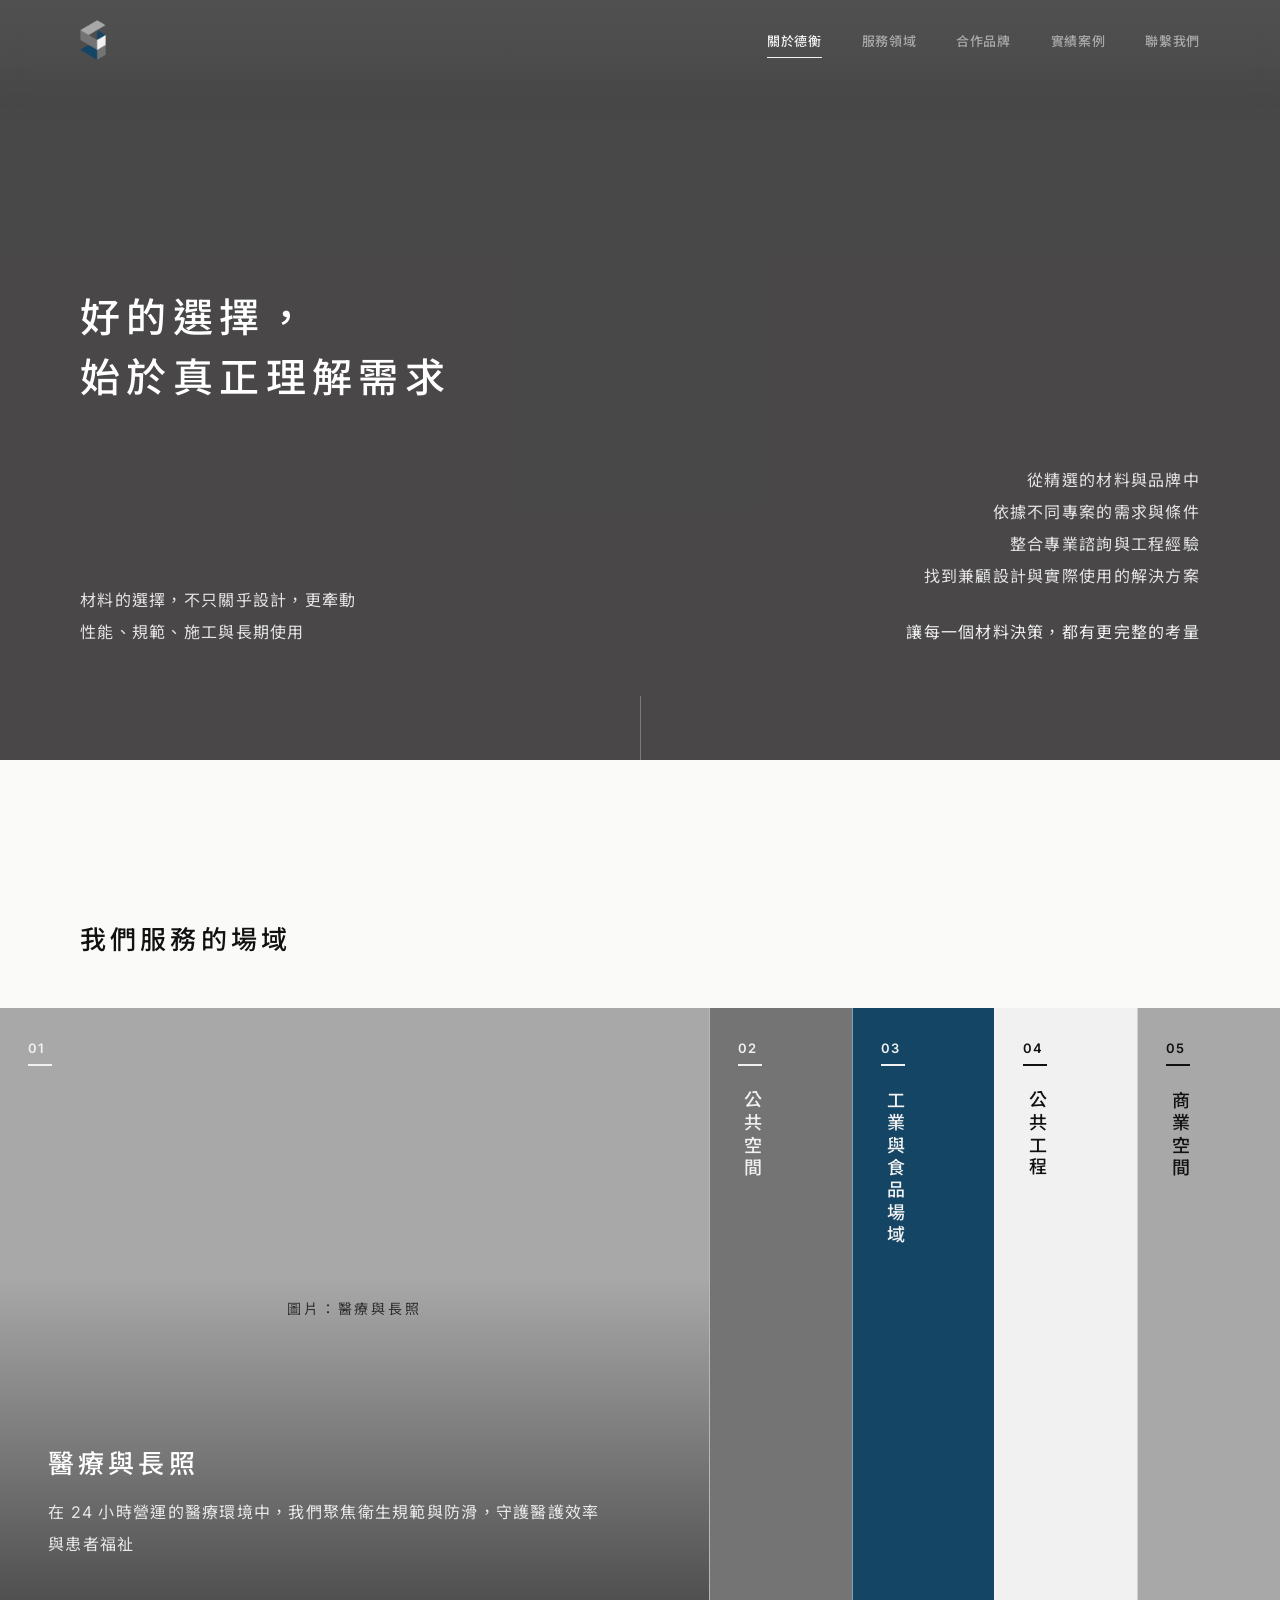
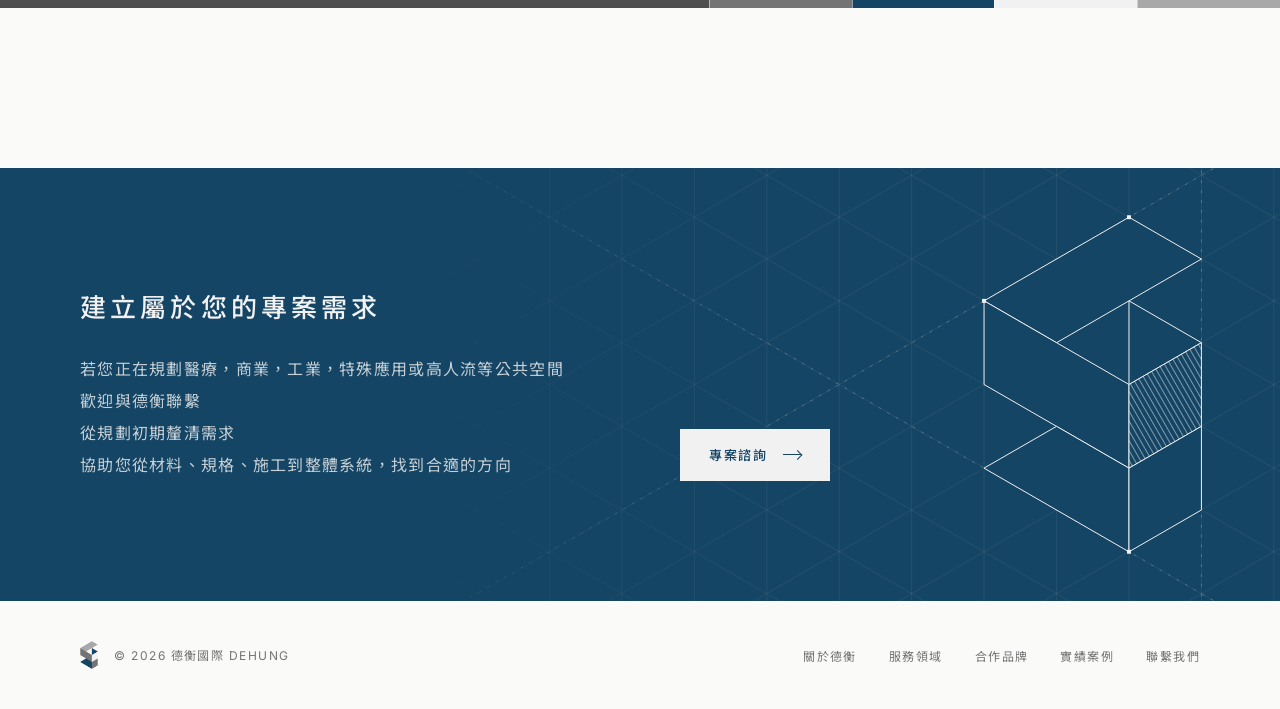
==== about.html @ 92600423 "Initial site preview Six pages (home, about, solutions, products, projects, contact) with noindex me" ====
<!doctype html>
<html lang="zh-Hant">
<head>
  <meta charset="utf-8" />
  <meta name="viewport" content="width=device-width, initial-scale=1" />
  <!-- 預覽階段：不讓搜尋引擎收錄。正式上線時刪除這一行，並把 robots.txt 改成允許 -->
  <meta name="robots" content="noindex, nofollow" />
  <title>關於德衡 | 德衡國際 DEHUNG</title>
  <link rel="preconnect" href="https://fonts.googleapis.com" />
  <link rel="preconnect" href="https://fonts.gstatic.com" crossorigin />
  <link href="https://fonts.googleapis.com/css2?family=Inter:wght@400;500;600;700&family=Noto+Sans+TC:wght@400;500;600;700&display=swap" rel="stylesheet" />
  <link rel="stylesheet" href="styles.css" />
</head>
<body>
  <header class="site-header">
    <div class="section site-header__inner">
      <a class="site-logo" href="index.html"><img src="assets/dh-icon.png" alt="德衡國際 DEHUNG 首頁" width="26" height="40" /></a>
      <button class="nav-toggle" type="button" aria-expanded="false" aria-controls="site-nav" aria-label="開啟選單"><span></span><span></span></button>
      <nav class="site-nav" id="site-nav" aria-label="主選單">
        <ul class="site-nav__list">
          <li><a href="about.html" aria-current="page">關於德衡</a></li>
          <li><a href="solutions.html">服務領域</a></li>
          <li><a href="products.html">合作品牌</a></li>
          <li><a href="projects.html">實績案例</a></li>
          <li><a href="contact.html">聯繫我們</a></li>
        </ul>
      </nav>
    </div>
  </header>

  <main>
    <!-- Hero -->
    <section class="hero">
      <div class="section hero__inner">
        <h1 class="h1">好的選擇，<br />始於真正理解需求</h1>
        <div class="hero__bottom hero__bottom--end">
          <p class="text-large">材料的選擇，不只關乎設計，更牽動<br />性能、規範、施工與長期使用</p>
          <div class="hero__aside">
            <p class="text-large">從精選的材料與品牌中<br />依據不同專案的需求與條件<br />整合專業諮詢與工程經驗<br />找到兼顧設計與實際使用的解決方案</p>
            <p class="text-large hero__statement">讓每一個材料決策，都有更完整的考量</p>
          </div>
        </div>
      </div>
      <span class="hero__scroll" aria-hidden="true"></span>
    </section>

    <!-- 我們服務的場域：hover 或點擊展開成滿版大圖 + 文字 (main.js) -->
    <section class="block" data-expand>
      <div class="section">
        <h2 class="h3">我們服務的場域</h2>
      </div>
      <ul class="fields">
      <li class="field-panel field-panel--medical is-active">
        <!-- 換成照片：在下面的 field-panel__media 裡放 <img src="assets/sectors/medical.jpg" alt="" /> -->
        <div class="field-panel__media" aria-hidden="true"><span class="field-panel__placeholder">圖片：醫療與長照</span></div>
        <button class="field-panel__btn" type="button" aria-expanded="true" aria-controls="field-medical">
          <span class="field-panel__num">01</span>
          <span class="field-panel__label">醫療與長照</span>
        </button>
        <div class="field-panel__body" id="field-medical">
          <h3 class="h3">醫療與長照</h3>
          <p class="text-large">在 24 小時營運的醫療環境中，我們聚焦衛生規範與防滑，守護醫護效率與患者福祉</p>
        </div>
      </li>
      <li class="field-panel field-panel--public">
        <!-- 換成照片：在下面的 field-panel__media 裡放 <img src="assets/sectors/public.jpg" alt="" /> -->
        <div class="field-panel__media" aria-hidden="true"><span class="field-panel__placeholder">圖片：公共空間</span></div>
        <button class="field-panel__btn" type="button" aria-expanded="false" aria-controls="field-public">
          <span class="field-panel__num">02</span>
          <span class="field-panel__label">公共空間</span>
        </button>
        <div class="field-panel__body" id="field-public" aria-hidden="true">
          <h3 class="h3">公共空間</h3>
          <p class="text-large">讓公共空間的安全與舒適度被看見，將材料應用轉化為長效的使用者體驗</p>
        </div>
      </li>
      <li class="field-panel field-panel--industrial">
        <!-- 換成照片：在下面的 field-panel__media 裡放 <img src="assets/sectors/industrial.jpg" alt="" /> -->
        <div class="field-panel__media" aria-hidden="true"><span class="field-panel__placeholder">圖片：工業與食品場域</span></div>
        <button class="field-panel__btn" type="button" aria-expanded="false" aria-controls="field-industrial">
          <span class="field-panel__num">03</span>
          <span class="field-panel__label">工業與食品場域</span>
        </button>
        <div class="field-panel__body" id="field-industrial" aria-hidden="true">
          <h3 class="h3">工業與食品場域</h3>
          <p class="text-large">針對工業場域，提供高規格的安全與衛生/公安規劃</p>
        </div>
      </li>
      <li class="field-panel field-panel--civil">
        <!-- 換成照片：在下面的 field-panel__media 裡放 <img src="assets/sectors/civil.jpg" alt="" /> -->
        <div class="field-panel__media" aria-hidden="true"><span class="field-panel__placeholder">圖片：公共工程</span></div>
        <button class="field-panel__btn" type="button" aria-expanded="false" aria-controls="field-civil">
          <span class="field-panel__num">04</span>
          <span class="field-panel__label">公共工程</span>
        </button>
        <div class="field-panel__body" id="field-civil" aria-hidden="true">
          <h3 class="h3">公共工程</h3>
          <p class="text-large">在學校、政府機關或公共空間落實結構安全與低維修成本的長久承諾</p>
        </div>
      </li>
      <li class="field-panel field-panel--commercial">
        <!-- 換成照片：在下面的 field-panel__media 裡放 <img src="assets/sectors/commercial.jpg" alt="" /> -->
        <div class="field-panel__media" aria-hidden="true"><span class="field-panel__placeholder">圖片：商業空間</span></div>
        <button class="field-panel__btn" type="button" aria-expanded="false" aria-controls="field-commercial">
          <span class="field-panel__num">05</span>
          <span class="field-panel__label">商業空間</span>
        </button>
        <div class="field-panel__body" id="field-commercial" aria-hidden="true">
          <h3 class="h3">商業空間</h3>
          <p class="text-large">在有限預算與工期內打造合乎使用情境的辦公室、店面及相關空間</p>
        </div>
      </li>
      </ul>
    </section>

    <!-- 聯繫 CTA -->
    <section class="cta-band block">
      <div class="section two-col cta-band__inner">
        <img class="cta-band__graphic" src="assets/contact-graphic.svg" alt="" width="1440" height="440" />
        <div>
          <h2 class="h3">建立屬於您的專案需求</h2>
          <p class="text-large">若您正在規劃醫療，商業，工業，特殊應用或高人流等公共空間<br />歡迎與德衡聯繫<br />從規劃初期釐清需求<br />協助您從材料、規格、施工到整體系統，找到合適的方向</p>
        </div>
        <div>
          <a class="btn btn--inverse" href="contact.html">專案諮詢<span class="arrow" aria-hidden="true"></span></a>
        </div>
      </div>
    </section>
  </main>

  <footer class="site-footer">
    <div class="section site-footer__inner">
      <div class="site-footer__brand">
        <img src="assets/dh-icon.png" alt="" width="18" height="28" />
        <p>© 2026 德衡國際 DEHUNG</p>
      </div>
      <nav aria-label="頁尾選單">
        <ul>
          <li><a href="about.html">關於德衡</a></li>
          <li><a href="solutions.html">服務領域</a></li>
          <li><a href="products.html">合作品牌</a></li>
          <li><a href="projects.html">實績案例</a></li>
          <li><a href="contact.html">聯繫我們</a></li>
        </ul>
      </nav>
    </div>
  </footer>
  <script src="main.js"></script>
</body>
</html>
---- styles.css ----
/* ==========================================================================
   DEHUNG website — shared styles
   ========================================================================== */

/* ---------- Tokens ---------- */
:root {
  /* Logo palette — exact values sampled from assets/dh-icon.png. The only brand colours. */
  --logo-navy: #154564;
  --logo-gray: #747474;
  --logo-gray-light: #A8A8A8;
  --logo-white: #F1F1F2;

  /* Neutrals for page and text */
  --color-bg: #fafaf8;
  --color-ink: #111;
  --color-text: #333;
  --color-text-soft: #555;
  --color-white: #fff;
  --color-border: #e8e8e6;
  --color-placeholder: #b5b5b5;
  --color-hero: #706d6d;
  --color-hero-overlay: rgba(26, 26, 26, 0.45);

  --font: "Inter", "Noto Sans TC", "PingFang TC", sans-serif;
  --ease: cubic-bezier(0.65, 0, 0.35, 1);

  /* Layout */
  --page-max: 1440px;
  --gutter: 80px;          /* fixed side margin on every page */
  --media-gap: 80px;       /* gap between an image and its text */
  --space-section: 160px;  /* vertical gap between sections */
  --header-h: 80px;
}

/* ---------- Base ---------- */
* { box-sizing: border-box; }
html, body { margin: 0; }
html { scroll-padding-top: var(--header-h); }
body {
  background: var(--color-bg);
  color: var(--color-ink);
  font-family: var(--font);
  -webkit-font-smoothing: antialiased;
}
h1, h2, h3, p, ul, figure { margin: 0; padding: 0; }
ul { list-style: none; }
img { display: block; }

/* ---------- Type ---------- */
.h1 { font-size: 40px; font-weight: 500; line-height: 1.5;  letter-spacing: 0.16em; }
.h2 { font-size: 34px; font-weight: 500; line-height: 1.5;  letter-spacing: 0.14em; }
.h3 { font-size: 26px; font-weight: 500; line-height: 1.55; letter-spacing: 0.16em; color: var(--color-ink); }
.h4 { font-size: 17px; font-weight: 500; line-height: 1.6;  letter-spacing: 0.12em; color: var(--color-ink); }
.text-large { font-size: 16px; font-weight: 400; line-height: 2;   letter-spacing: 0.08em; color: var(--color-text); }
.text-body  { font-size: 15px; font-weight: 400; line-height: 2.1; letter-spacing: 0.06em; color: var(--color-text-soft); }
.eyebrow { font-size: 12px; font-weight: 600; line-height: 20px; letter-spacing: 0.32em; color: var(--color-text-soft); }
.eyebrow--accent { color: var(--logo-navy); }
.number { font-size: 32px; font-weight: 600; line-height: 1.2; letter-spacing: 0.08em; color: var(--logo-navy); }

/* number with the short navy rule underneath (01, 02 …) */
.project-num { display: inline-flex; flex-direction: column; align-items: flex-start; gap: 6px; }
.project-num img { width: 47px; height: 4px; margin-left: 2px; }

/* ---------- Layout ---------- */
.section {
  max-width: var(--page-max);
  margin: 0 auto;
  padding: 0 var(--gutter);
}
.block { margin-top: var(--space-section); }
.two-col {
  display: grid;
  grid-template-columns: 1fr 1fr;
  column-gap: var(--media-gap);
}
.card { border: 1px solid var(--color-border); }
.placeholder-img { background: var(--color-placeholder); }

/* page title row used at the top of inner pages: title left, intro right */
.page-intro {
  align-items: end;
  padding-top: calc(var(--header-h) + 120px);
}
.page-intro .text-large { color: var(--color-text); }

/* ---------- Header + navigation ---------- */
/* the bar overlays the top of the page (negative margin), so its fade always sits on one background */
.site-header {
  position: sticky;
  top: 0;
  z-index: 50;
  margin-bottom: calc(-1 * var(--header-h));
}
/* logo dark gray (#747474) at 20%, fading to nothing; runs a little past the bar so there is no hard edge */
.site-header::before {
  content: "";
  position: absolute;
  inset: 0 0 -40px;
  z-index: -1;
  background: linear-gradient(to bottom, rgba(116, 116, 116, 0.2), rgba(116, 116, 116, 0));
  /* light frosted blur keeps the menu readable over content scrolling underneath; it fades out with the tint */
  -webkit-backdrop-filter: blur(12px);
  backdrop-filter: blur(12px);
  -webkit-mask-image: linear-gradient(to bottom, #000 55%, transparent);
  mask-image: linear-gradient(to bottom, #000 55%, transparent);
  pointer-events: none;
}
.site-header__inner {
  display: flex;
  align-items: center;
  justify-content: space-between;
  height: var(--header-h);
}
.site-logo img { width: auto; height: 40px; }

.site-nav__list { display: flex; gap: 40px; }
.site-nav a {
  position: relative;
  display: block;
  padding: 8px 0;
  font-size: 13px;
  font-weight: 500;
  letter-spacing: 0.05em;
  color: var(--logo-gray);
  text-decoration: none;
  transition: color 0.3s;
}
.site-nav a:hover,
.site-nav a:focus-visible,
.site-nav a[aria-current="page"] { color: var(--logo-navy); }
/* current page: a thin navy rule under the label */
.site-nav a::after {
  content: "";
  position: absolute;
  left: 0;
  right: 0;
  bottom: 0;
  height: 1px;
  background: var(--logo-navy);
  transform: scaleX(0);
  transform-origin: left;
  transition: transform 0.4s var(--ease);
}
.site-nav a[aria-current="page"]::after { transform: scaleX(1); }
.site-nav a:focus-visible { outline: 2px solid var(--logo-navy); outline-offset: 4px; }
/* over dark sections (home hero, navy band) navy would vanish: light gray, hover/current off-white (set by main.js) */
@media (min-width: 901px) {
  .site-header.is-on-dark .site-nav a { color: var(--logo-gray-light); }
  .site-header.is-on-dark .site-nav a:hover,
  .site-header.is-on-dark .site-nav a:focus-visible,
  .site-header.is-on-dark .site-nav a[aria-current="page"] { color: var(--logo-white); }
  .site-header.is-on-dark .site-nav a::after { background: var(--logo-white); }
}
.site-header.is-on-dark .nav-toggle span { background: var(--logo-white); }
.site-header.is-on-dark:has(.nav-toggle[aria-expanded="true"]) .nav-toggle span { background: var(--logo-gray); }

.nav-toggle {
  display: none;
  position: relative;
  width: 40px;
  height: 40px;
  padding: 0;
  border: 0;
  background: none;
  cursor: pointer;
}
.nav-toggle span {
  position: absolute;
  left: 10px;
  width: 20px;
  height: 1px;
  background: var(--logo-gray);
  transition: transform 0.3s var(--ease), top 0.3s var(--ease);
}
.nav-toggle span:first-child { top: 16px; }
.nav-toggle span:last-child { top: 23px; }
.nav-toggle[aria-expanded="true"] span:first-child { top: 20px; transform: rotate(30deg); }
.nav-toggle[aria-expanded="true"] span:last-child { top: 20px; transform: rotate(-30deg); }

/* ---------- Buttons — square, line-drawn arrow; hover wipes a fill in at the logo's 30° angle ---------- */
.btn {
  --wipe: var(--color-ink);
  --wipe-text: var(--color-white);
  position: relative;
  isolation: isolate;
  overflow: hidden;
  display: inline-flex;
  align-items: center;
  gap: 16px;
  height: 52px;
  padding: 0 28px;
  border: 1px solid currentColor;
  background: none;
  font: inherit;
  font-size: 13px;
  font-weight: 500;
  line-height: 20px;
  letter-spacing: 0.12em;
  text-decoration: none;
  white-space: nowrap;
  cursor: pointer;
  transition: color 0.3s 0.1s, border-color 0.3s;
}
.btn::before {
  content: "";
  position: absolute;
  inset: -1px;
  z-index: -1;
  background: var(--wipe);
  clip-path: polygon(-30px 0, 0 0, -30px 100%, -30px 100%);
  transition: clip-path 0.5s var(--ease);
}
.btn:hover::before,
.btn:focus-visible::before { clip-path: polygon(-30px 0, calc(100% + 30px) 0, 100% 100%, -30px 100%); }
.btn:hover,
.btn:focus-visible { color: var(--wipe-text); border-color: var(--wipe); }
.btn:focus-visible { outline: 2px solid var(--logo-navy); outline-offset: 3px; }

/* line + chevron arrow, also used on its own in list rows */
.arrow {
  position: relative;
  flex: none;
  width: 18px;
  height: 1px;
  background: currentColor;
  transition: width 0.4s var(--ease);
}
.arrow::after {
  content: "";
  position: absolute;
  right: 0;
  top: 50%;
  width: 6px;
  height: 6px;
  border-top: 1px solid currentColor;
  border-right: 1px solid currentColor;
  transform: translateY(-50%) rotate(45deg);
}
.btn:hover .arrow,
.btn:focus-visible .arrow { width: 28px; }

/* navy, wipes to ink */
.btn--primary { background: var(--logo-navy); border-color: var(--logo-navy); color: var(--logo-white); }
/* outline on light backgrounds, wipes to navy */
.btn--secondary { --wipe: var(--logo-navy); --wipe-text: var(--logo-white); color: var(--color-ink); }
/* outline on dark backgrounds (hero), wipes to off-white */
.btn--ghost-light { --wipe: var(--logo-white); --wipe-text: var(--color-ink); color: var(--logo-white); border-color: rgba(241, 241, 242, 0.6); }
/* off-white on navy (CTA band), wipes to ink */
.btn--inverse { background: var(--logo-white); border-color: var(--logo-white); color: var(--logo-navy); }
.btn--ghost-light:focus-visible,
.btn--inverse:focus-visible { outline-color: var(--logo-white); }
.btn-group { display: flex; gap: 16px; }

/* ---------- Image + text split (場域 / 專案實踐 / 服務系統 / 案例) ---------- */
/* text column fills the image height: header at the top, details pinned to the bottom */
.split__body { display: flex; flex-direction: column; }
.split__intro { margin-top: 24px; }
.split__foot { margin-top: auto; padding-top: 48px; }
.split__img { height: 480px; }

.case { max-width: 513px; }
.case .eyebrow { margin-top: 24px; }
.case .h4,
.case .h3 { margin: 12px 0 10px; }
.case .btn { margin-top: 32px; }

/* ---------- 場域 tabs: each item swaps the image on the left (see main.js) ---------- */
.sectors__media {
  --media-h: 560px;
  --slant: calc(var(--media-h) * 0.577); /* tan(30°): wipe edge follows the logo's isometric angle */
  position: relative;
  height: var(--media-h);
  overflow: hidden;
  background: var(--logo-white);
}
.sector-panel {
  position: absolute;
  inset: 0;
  display: flex;
  align-items: center;
  justify-content: center;
  clip-path: polygon(calc(-1 * var(--slant)) -2px, 0 -2px, calc(-1 * var(--slant)) calc(100% + 2px), calc(-1 * var(--slant)) calc(100% + 2px));
  transition: clip-path 0.9s var(--ease);
}
.sector-panel.is-active,
.sector-panel.is-prev {
  /* overshoots the box by a few px so no edge of the image underneath shows through */
  clip-path: polygon(calc(-1 * var(--slant)) -2px, calc(100% + var(--slant) + 4px) -2px, calc(100% + 4px) calc(100% + 2px), calc(-1 * var(--slant)) calc(100% + 2px));
}
.sector-panel.is-active { z-index: 2; }
.sector-panel.is-prev { z-index: 1; transition: none; }
.sector-panel img { position: absolute; inset: 0; width: 100%; height: 100%; object-fit: cover; }
.sector-panel__placeholder { font-size: 14px; letter-spacing: 0.2em; }
.sector-panel--medical    { background: var(--logo-gray-light); color: var(--logo-white); }
.sector-panel--public     { background: var(--logo-gray);       color: var(--logo-white); }
.sector-panel--industrial { background: var(--logo-navy);       color: var(--logo-white); }
.sector-panel--civil      { background: var(--logo-white);      color: var(--logo-gray); }
.sector-panel--commercial { background: var(--logo-gray-light); color: var(--logo-white); }

.sectors__tag {
  position: absolute;
  left: 0;
  bottom: 0;
  z-index: 3;
  display: flex;
  align-items: center;
  gap: 16px;
  padding: 16px 24px;
  background: var(--color-bg);
  font-size: 14px;
  line-height: 20px;
  letter-spacing: 0.1em;
  color: var(--color-ink);
}
.sectors__tag-num { font-size: 13px; font-weight: 600; letter-spacing: 0.08em; color: var(--logo-navy); }

.sectors__list { display: flex; flex-direction: column; gap: 28px; }
.sector-item { position: relative; }
/* navy connector from the image edge to the active item */
.sector-item::before {
  content: "";
  position: absolute;
  top: 13px;
  left: calc(-1 * var(--media-gap));
  width: calc(var(--media-gap) - 20px);
  height: 2px;
  background: var(--logo-navy);
  transform: scaleX(0);
  transform-origin: left;
  transition: transform 0.5s var(--ease);
}
.sector-item.is-active::before { transform: scaleX(1); }
.sector-tab {
  display: block;
  width: 100%;
  padding: 0;
  border: 0;
  background: none;
  font: inherit;
  color: inherit;
  text-align: left;
  cursor: pointer;
}
.sector-tab:focus-visible { outline: 2px solid var(--logo-navy); outline-offset: 6px; }
.sector-tab .h4,
.sector-tab .text-body { display: block; color: var(--logo-gray); }
.sector-tab .h4 { margin-bottom: 10px; transition: color 0.3s; }
.sector-item.is-active .h4 { color: var(--color-ink); }
/* description only shows for the hovered/selected item; its space stays reserved so titles never shift */
.sector-tab .text-body {
  opacity: 0;
  transform: translateY(-8px);
  transition: color 0.3s, opacity 0.4s ease, transform 0.4s ease;
}
.sector-item.is-active .text-body { opacity: 1; transform: none; color: var(--color-text-soft); transition-delay: 0.1s; }

/* ---------- Navy closing band (CTA) ---------- */
.cta-band {
  position: relative;
  overflow: hidden;
  background: var(--logo-navy);
  color: var(--logo-white);
}
.cta-band__inner { position: relative; align-items: end; padding-top: 120px; padding-bottom: 120px; }
/* the logo drawn on its own isometric grid; anchored to the content box so the mark lines up with the right margin */
.cta-band__graphic { position: absolute; top: 0; right: 0; width: auto; height: 100%; pointer-events: none; }
.cta-band__inner > :not(.cta-band__graphic) { position: relative; z-index: 1; }
.cta-band .h3 { color: var(--logo-white); }
.cta-band .text-large { margin-top: 24px; color: rgba(241, 241, 242, 0.8); }

/* ---------- Footer ---------- */
.site-footer__inner {
  display: flex;
  align-items: center;
  justify-content: space-between;
  gap: 24px;
  padding-top: 40px;
  padding-bottom: 40px;
}
.site-footer__brand { display: flex; align-items: center; gap: 16px; }
.site-footer__brand img { width: auto; height: 28px; }
.site-footer p,
.site-footer a { font-size: 12px; letter-spacing: 0.12em; color: var(--logo-gray); text-decoration: none; }
.site-footer nav ul { display: flex; gap: 32px; }
.site-footer a { transition: color 0.3s; }
.site-footer a:hover,
.site-footer a:focus-visible { color: var(--logo-navy); }

/* ==========================================================================
   Pages
   ========================================================================== */

/* ---------- 01 Home ---------- */
/* Hero stays shorter than the viewport so the page never looks finished ("false bottom"). */
.hero {
  position: relative;
  display: flex;
  min-height: clamp(560px, 88svh, 760px);
  background: var(--color-hero);
  color: var(--color-white);
  overflow: hidden;
}
.hero::before {
  content: "";
  position: absolute;
  inset: 0;
  background: var(--color-hero-overlay);
}
.hero__inner {
  position: relative;
  display: flex;
  flex-direction: column;
  justify-content: flex-end; /* headline + CTAs sit in the lower part, always above the fold */
  width: 100%;
  padding-top: calc(var(--header-h) + 120px);
  padding-bottom: 112px;
}
.hero .text-large { color: rgba(255, 255, 255, 0.85); }
/* hero with only a title: same left edge and height as titles on the other heroes */
.hero__inner--title-only { padding-bottom: 268px; }
/* title group: a small kicker naming the parts, then the main line */
.hero-title { display: flex; flex-direction: column; gap: 20px; font-weight: inherit; }
.hero-title__kicker {
  display: flex;
  align-items: center;
  font-size: 15px;
  font-weight: 500;
  letter-spacing: 0.3em;
  color: rgba(241, 241, 242, 0.75);
}
/* words separated by thin vertical rules instead of punctuation */
.hero-title__kicker span + span::before {
  content: "";
  display: inline-block;
  width: 1px;
  height: 12px;
  margin: 0 20px 0 calc(20px - 0.3em);
  background: rgba(241, 241, 242, 0.45);
  vertical-align: -1px;
}
.hero__bottom {
  display: flex;
  justify-content: space-between;
  align-items: flex-start;
  gap: 48px;
  margin-top: 56px;
}
.hero__aside {
  display: flex;
  flex-direction: column;
  align-items: flex-end;
  gap: 12px;
  margin-top: -40px;
  text-align: right;
}
/* scroll cue: a thin line with a light segment travelling down */
.hero__scroll {
  position: absolute;
  left: 50%;
  bottom: 0;
  width: 1px;
  height: 64px;
  overflow: hidden;
  background: rgba(241, 241, 242, 0.3);
}
.hero__scroll::after {
  content: "";
  position: absolute;
  left: 0;
  top: -24px;
  width: 1px;
  height: 24px;
  background: var(--logo-white);
  animation: hero-scroll 2.4s var(--ease) infinite;
}
@keyframes hero-scroll { to { transform: translateY(88px); } }

.services { text-align: center; }
.services__list {
  display: flex;
  justify-content: center;
  gap: 49px;
  margin-top: 90px;
}
.service-card {
  display: flex;
  flex-direction: column;
  align-items: center;
  width: 205px;
  height: 166px;
  padding-top: 29px;
}
.service-card img { margin-top: 14px; }

/* ---------- 02 About ---------- */
/* hero reuses the home hero; its right column is taller, so both columns sit on the bottom line */
.hero__bottom--end { align-items: flex-end; }
.hero__bottom--end .hero__aside { margin-top: 0; gap: 24px; }
.hero .hero__statement { color: var(--logo-white); }

/* 我們服務的場域 — full-bleed strips; the hovered/clicked one opens into a large image with its text */
.fields {
  display: flex;
  height: 600px;
  margin-top: 48px;
}
.field-panel {
  --bg: var(--logo-gray-light);
  --fg: var(--color-ink);
  position: relative;
  flex: 1 1 0;
  min-width: 0;
  overflow: hidden;
  background: var(--bg);
  color: var(--fg);
  transition: flex-grow 0.8s var(--ease);
}
.field-panel + .field-panel { border-left: 1px solid rgba(250, 250, 248, 0.5); }
.field-panel.is-active { flex-grow: 5; }
.field-panel--medical    { --bg: var(--logo-gray-light); --fg: var(--color-ink); }
.field-panel--public     { --bg: var(--logo-gray);       --fg: var(--logo-white); }
.field-panel--industrial { --bg: var(--logo-navy);       --fg: var(--logo-white); }
.field-panel--civil      { --bg: var(--logo-white);      --fg: var(--color-ink); }
.field-panel--commercial { --bg: var(--logo-gray-light); --fg: var(--color-ink); }

.field-panel__media { position: absolute; inset: 0; display: flex; align-items: center; justify-content: center; }
.field-panel__media img { position: absolute; inset: 0; width: 100%; height: 100%; object-fit: cover; }
.field-panel__placeholder { font-size: 14px; letter-spacing: 0.2em; opacity: 0; transition: opacity 0.4s; }
.field-panel.is-active .field-panel__placeholder { opacity: 0.8; transition-delay: 0.4s; }
/* shade under the text of the open panel so white type reads on any photo */
.field-panel::after {
  content: "";
  position: absolute;
  inset: 0;
  z-index: 1;
  background: linear-gradient(to top, rgba(17, 17, 17, 0.6), rgba(17, 17, 17, 0) 55%);
  opacity: 0;
  transition: opacity 0.6s;
  pointer-events: none;
}
.field-panel.is-active::after { opacity: 1; }

.field-panel__btn {
  position: absolute;
  inset: 0;
  z-index: 3;
  display: flex;
  flex-direction: column;
  align-items: flex-start;
  gap: 24px;
  padding: 32px 28px;
  border: 0;
  background: none;
  font: inherit;
  color: inherit;
  text-align: left;
  cursor: pointer;
}
.field-panel.is-active .field-panel__btn { cursor: default; }
.field-panel__btn:focus-visible { outline: 2px solid var(--logo-navy); outline-offset: -6px; }
.field-panel__num {
  display: flex;
  flex-direction: column;
  gap: 8px;
  font-size: 13px;
  font-weight: 600;
  letter-spacing: 0.08em;
}
.field-panel__num::after { content: ""; width: 24px; height: 2px; background: currentColor; }
.field-panel.is-active .field-panel__num { color: var(--logo-white); }
/* collapsed: the name runs vertically, like a label on a drawing sheet */
.field-panel__label {
  writing-mode: vertical-rl;
  font-size: 18px;
  font-weight: 500;
  letter-spacing: 0.24em;
  transition: opacity 0.3s;
}
.field-panel.is-active .field-panel__label { opacity: 0; }

.field-panel__body {
  position: absolute;
  left: 48px;
  right: 48px;
  bottom: 48px;
  z-index: 2;
  max-width: 560px;
  opacity: 0;
  transform: translateY(16px);
  transition: opacity 0.3s, transform 0.3s;
  pointer-events: none;
}
.field-panel.is-active .field-panel__body { opacity: 1; transform: none; transition: opacity 0.6s 0.35s, transform 0.6s 0.35s var(--ease); }
.field-panel__body .h3 { color: var(--color-white); }
.field-panel__body .text-large { margin-top: 12px; color: rgba(255, 255, 255, 0.85); }

/* ---------- 03 Solutions — built around the three systems ---------- */

/* overview: three columns, each a link down to its system */
.system-cards { display: grid; grid-template-columns: repeat(3, 1fr); list-style: none; padding: 0; margin: 0; }
.system-cards li + li { border-left: 1px solid var(--logo-gray-light); }
.system-card {
  position: relative;
  display: flex;
  flex-direction: column;
  align-items: flex-start;
  height: 100%;
  padding: 48px 40px 40px;
  border-top: 1px solid var(--logo-gray-light);
  border-bottom: 1px solid var(--logo-gray-light);
  color: var(--color-ink);
  text-decoration: none;
}
/* navy rule draws across the top on hover */
.system-card::before {
  content: "";
  position: absolute;
  top: -1px;
  left: 0;
  right: 0;
  height: 2px;
  background: var(--logo-navy);
  transform: scaleX(0);
  transform-origin: left;
  transition: transform 0.5s var(--ease);
}
.system-card img { margin-bottom: 40px; }
.system-card .h3 { margin-top: 8px; transition: color 0.3s; }
.system-card__more {
  display: inline-flex;
  align-items: center;
  gap: 14px;
  margin-top: 32px;
  font-size: 13px;
  letter-spacing: 0.12em;
  color: var(--logo-gray);
  transition: color 0.3s;
}
.system-card .arrow { transform: rotate(90deg); }
.system-card:hover::before,
.system-card:focus-visible::before { transform: scaleX(1); }
.system-card:hover .h3,
.system-card:focus-visible .h3,
.system-card:hover .system-card__more,
.system-card:focus-visible .system-card__more { color: var(--logo-navy); }
.system-card:focus-visible { outline: 2px solid var(--logo-navy); outline-offset: -2px; }

/* detail: sticky index on the left marks the system in view */
.systems {
  display: grid;
  grid-template-columns: 220px 1fr;
  column-gap: var(--media-gap);
  align-items: start;
}
.systems__index {
  position: sticky;
  top: calc(var(--header-h) + 48px);
  display: flex;
  flex-direction: column;
}
.systems__index a {
  display: flex;
  align-items: baseline;
  gap: 16px;
  padding: 14px 0 14px 20px;
  border-left: 1px solid var(--logo-gray-light);
  font-size: 15px;
  font-weight: 500;
  letter-spacing: 0.08em;
  color: var(--logo-gray);
  text-decoration: none;
  transition: color 0.3s, border-color 0.3s;
}
.systems__index a .eyebrow { color: inherit; letter-spacing: 0.08em; }
.systems__index a:hover,
.systems__index a[aria-current="true"] { color: var(--logo-navy); }
.systems__index a[aria-current="true"] { border-left: 2px solid var(--logo-navy); padding-left: 19px; }

.system { scroll-margin-top: calc(var(--header-h) + 48px); }
.system + .system { margin-top: var(--space-section); }
.system__img { height: 520px; width: 100%; object-fit: cover; }
.system__text {
  display: grid;
  grid-template-columns: 5fr 7fr;
  column-gap: 48px;
  margin-top: 48px;
}
.system__num {
  display: block;
  margin-bottom: 12px;
  font-size: 56px;
  font-weight: 500;
  line-height: 1;
  letter-spacing: 0.04em;
  color: var(--logo-navy);
}
.system__desc .text-body + .text-body { margin-top: 16px; }

/* ---------- 04 Products ---------- */
/* category header: title on the left, link to the matching system on the right */
.brand-head {
  display: flex;
  align-items: flex-end;
  justify-content: space-between;
  gap: 24px;
  margin-bottom: 40px;
  padding-bottom: 24px;
  border-bottom: 1px solid var(--logo-gray-light);
}
.brand-head .h3 { line-height: 1.2; }

/* small text link with the line arrow (gray, navy on hover) */
.text-link {
  display: inline-flex;
  align-items: center;
  gap: 14px;
  font-size: 13px;
  letter-spacing: 0.12em;
  color: var(--logo-gray);
  text-decoration: none;
  white-space: nowrap;
  transition: color 0.3s;
}
.text-link:hover,
.text-link:focus-visible { color: var(--logo-navy); }
.text-link:hover .arrow,
.text-link:focus-visible .arrow { width: 28px; }

.brand-grid { display: grid; grid-template-columns: repeat(3, 1fr); gap: 40px; }
.brand-card { display: flex; flex-direction: column; }
.brand-card__img { width: 100%; aspect-ratio: 16 / 10; object-fit: cover; }
.brand-card__body { padding-top: 24px; }
.brand-card .h4 { margin-bottom: 8px; }

/* ---------- 05 Projects — expandable case rows; opening one reveals its image, then its text ---------- */
.case-item,
.case-next { border-top: 1px solid var(--logo-gray-light); }
.case-list > :last-child { border-bottom: 1px solid var(--logo-gray-light); }
.case-item__heading { margin: 0; font: inherit; }

.case-item__toggle,
.case-next {
  display: grid;
  grid-template-columns: 120px 1fr auto;
  align-items: center;
  width: 100%;
  padding: 40px 0;
}
.case-item__toggle {
  border: 0;
  background: none;
  font: inherit;
  color: inherit;
  text-align: left;
  cursor: pointer;
}
.case-item__toggle:focus-visible { outline: 2px solid var(--logo-navy); outline-offset: 4px; }
.case-item__title { display: flex; flex-direction: column; gap: 6px; }
.case-item__title .h3 { transition: color 0.3s; }

/* plus made of two hairlines; the vertical one turns flat to make a minus when open */
.case-item__icon { position: relative; width: 24px; height: 24px; color: var(--logo-gray); transition: color 0.3s; }
.case-item__icon::before,
.case-item__icon::after { content: ""; position: absolute; background: currentColor; }
.case-item__icon::before { left: 0; right: 0; top: 50%; height: 1px; }
.case-item__icon::after { top: 0; bottom: 0; left: 50%; width: 1px; transition: transform 0.5s var(--ease); }
.case-item__toggle:hover .h3,
.case-item__toggle:hover .case-item__icon,
.case-item.is-open .case-item__icon { color: var(--logo-navy); }
.case-item.is-open .case-item__icon::after { transform: rotate(90deg); }

/* 1. the row opens */
.case-item__panel {
  display: grid;
  grid-template-rows: 0fr;
  transition: grid-template-rows 0.8s var(--ease);
}
.case-item.is-open .case-item__panel { grid-template-rows: 1fr; }
.case-item__inner { min-height: 0; overflow: hidden; }
.case-item.is-open .case-item__inner { padding-bottom: 64px; }

/* 2. the image wipes in along the logo's 30° edge */
.case-item__img {
  --slant: 30vw;
  width: 100%;
  aspect-ratio: 16 / 9;
  object-fit: cover;
  clip-path: polygon(calc(-1 * var(--slant)) 0, 0 0, calc(-1 * var(--slant)) 100%, calc(-1 * var(--slant)) 100%);
  transition: clip-path 0.4s var(--ease);
}
.case-item.is-open .case-item__img {
  clip-path: polygon(calc(-1 * var(--slant)) 0, calc(100% + var(--slant)) 0, 100% 100%, calc(-1 * var(--slant)) 100%);
  transition: clip-path 1.1s 0.25s var(--ease);
}

/* 3. then the text rises in */
.case-item__body {
  margin-top: 56px;
  opacity: 0;
  transform: translateY(16px);
  transition: opacity 0.3s, transform 0.3s;
}
.case-item.is-open .case-item__body { opacity: 1; transform: none; transition: opacity 0.7s 0.8s, transform 0.7s 0.8s var(--ease); }
.case-item__lead { color: var(--color-ink); }
.case-item__meta { margin: 0 0 32px; }
.case-item__meta div {
  display: grid;
  grid-template-columns: 120px 1fr;
  padding: 14px 0;
  border-top: 1px solid var(--logo-gray-light);
}
.case-item__meta div:last-child { border-bottom: 1px solid var(--logo-gray-light); }
.case-item__meta dt { font-size: 13px; letter-spacing: 0.12em; color: var(--logo-gray); }
.case-item__meta dd { margin: 0; font-size: 15px; letter-spacing: 0.08em; color: var(--color-ink); }

/* reserved slot for the next case, same rhythm as a row */
.case-next__num { font-size: 32px; font-weight: 600; letter-spacing: 0.08em; color: var(--logo-gray-light); }
.case-next p { font-size: 15px; letter-spacing: 0.16em; color: var(--logo-gray); }

/* ---------- 06 Contact — split screen: navy intro panel left, form right, both above the fold ---------- */
.contact {
  /* side padding that still lines up with the 1440 content box on very wide screens */
  --edge: max(var(--gutter), calc((100vw - var(--page-max)) / 2 + var(--gutter)));
  display: grid;
  grid-template-columns: 5fr 7fr;
  min-height: 100svh;
}
/* the blur under the header would smear the navy panel into the light half — keep the tint, drop the blur here */
body:has(.contact) .site-header::before { -webkit-backdrop-filter: none; backdrop-filter: none; }
.contact__panel {
  position: relative;
  overflow: hidden;
  background: var(--logo-navy);
  color: var(--logo-white);
}
.contact__intro {
  position: relative;
  z-index: 1;
  padding: calc(var(--header-h) + 120px) var(--media-gap) 120px var(--edge);
}
.contact__intro .h1 { color: var(--color-white); }
.contact__intro .text-large { margin-top: 32px; color: rgba(241, 241, 242, 0.8); }
/* the logo drawing, anchored bottom-right so the mark sits in the panel corner */
.contact__graphic { position: absolute; right: 0; bottom: 0; width: auto; height: 440px; max-width: none; pointer-events: none; }

.contact__form-wrap { padding: calc(var(--header-h) + 120px) var(--edge) 120px var(--media-gap); }
.contact-form { display: grid; grid-template-columns: 1fr 1fr; gap: 40px 48px; max-width: 720px; }
.contact-form__note { grid-column: 1 / -1; font-size: 13px; letter-spacing: 0.12em; color: var(--logo-gray); }
.contact-form__note span,
.field label span { color: var(--logo-navy); }

.field { display: flex; flex-direction: column; gap: 10px; }
.field--full { grid-column: 1 / -1; }
.field label { font-size: 13px; line-height: 20px; letter-spacing: 0.12em; color: var(--logo-gray); transition: color 0.3s; }
.field input,
.field textarea {
  width: 100%;
  padding: 10px 0 12px;
  border: 0;
  border-bottom: 1px solid var(--logo-gray-light);
  border-radius: 0;
  background: transparent;
  font: inherit;
  font-size: 15px;
  letter-spacing: 0.06em;
  color: var(--color-ink);
  transition: border-color 0.3s, box-shadow 0.3s;
}
.field textarea { min-height: 160px; resize: vertical; line-height: 2; }
/* focus: navy underline, label follows */
.field input:focus,
.field textarea:focus { outline: none; border-bottom-color: var(--logo-navy); box-shadow: 0 1px 0 var(--logo-navy); }
.field:focus-within label { color: var(--logo-navy); }
/* error: heavier ink underline + message under the field */
.field [aria-invalid="true"] { border-bottom-color: var(--color-ink); box-shadow: 0 1px 0 var(--color-ink); }
.field__error { min-height: 20px; margin: 0; font-size: 13px; line-height: 20px; letter-spacing: 0.08em; color: var(--color-ink); }

.contact-form__actions { grid-column: 1 / -1; display: flex; align-items: center; gap: 24px; flex-wrap: wrap; margin-top: 8px; }
.contact-form__status { font-size: 14px; letter-spacing: 0.08em; color: var(--color-text-soft); }

/* ==========================================================================
   Responsive
   ========================================================================== */
@media (max-width: 1100px) {
  :root { --gutter: 40px; --space-section: 120px; }
  .two-col { grid-template-columns: 1fr; row-gap: 40px; }
  .sector-item::before { display: none; }
  .sectors__media { --media-h: 400px; }
  .services__list { flex-wrap: wrap; gap: 24px; }
  .system--reverse .split__img { order: 0; }
  .split__img { height: 400px; }
  .brand-grid { grid-template-columns: repeat(2, 1fr); }
  .fields { height: 520px; }
  .systems { grid-template-columns: 1fr; }
  .contact { grid-template-columns: 1fr; }
  .contact__graphic { display: none; }
  .contact__intro, .contact__form-wrap { padding-left: var(--gutter); padding-right: var(--gutter); }
  .systems__index { display: none; }
  .system__img { height: 400px; }
  .system-card { padding: 40px 24px 32px; }
  .field-panel__body { left: 32px; right: 32px; bottom: 32px; }
  .cta-band__graphic { opacity: 0.4; }
}
@media (max-width: 900px) {
  .nav-toggle { display: block; }
  .site-nav {
    display: none;
    position: absolute;
    top: 100%;
    left: 0;
    right: 0;
    background: var(--color-bg);
    border-bottom: 1px solid var(--logo-white);
  }
  .site-nav.is-open { display: block; }
  .site-nav__list { flex-direction: column; gap: 0; padding: 8px var(--gutter) 24px; }
  .site-nav a { padding: 14px 0; }
  .site-nav a::after { display: none; }
}
@media (max-width: 720px) {
  :root { --gutter: 20px; --space-section: 96px; --header-h: 64px; }
  .h1 { font-size: 28px; }
  .h2 { font-size: 24px; }
  .h3 { font-size: 22px; }
  .site-logo img { height: 34px; }
  .hero__bottom { flex-direction: column; margin-top: 40px; }
  .hero__aside { margin-top: 0; align-items: flex-start; text-align: left; }
  .hero__inner--title-only { padding-bottom: 112px; }
  .services__list { margin-top: 48px; }
  .service-card { width: calc(50% - 12px); }
  .split__img { height: 280px; }
  .page-intro { padding-top: calc(var(--header-h) + 72px); }
  .brand-grid { grid-template-columns: 1fr; }
  .brand-head { flex-wrap: wrap; }
  .case-item__toggle, .case-next { grid-template-columns: 64px 1fr auto; padding: 28px 0; }
  .case-item__body { margin-top: 32px; }
  .case-item.is-open .case-item__inner { padding-bottom: 40px; }
  .contact { grid-template-columns: 1fr; min-height: 0; }
  .contact__intro { padding: calc(var(--header-h) + 56px) var(--gutter) 56px; }
  .contact__graphic { display: none; }
  .contact__form-wrap { padding: 56px var(--gutter) 96px; }
  .contact-form { grid-template-columns: 1fr; gap: 28px; }
  .system-cards { grid-template-columns: 1fr; }
  .system-cards li + li { border-left: 0; }
  .system-card { border-bottom: 0; }
  .system-cards li:last-child .system-card { border-bottom: 1px solid var(--logo-gray-light); }
  .system-card img { width: 88px; height: 88px; margin-bottom: 24px; }
  .system__img { height: 260px; }
  .system__text { grid-template-columns: 1fr; row-gap: 24px; margin-top: 32px; }
  .system__num { font-size: 48px; }
  .fields { flex-direction: column; height: auto; margin-top: 32px; }
  .field-panel { flex: none; height: 72px; transition: height 0.6s var(--ease); }
  .field-panel + .field-panel { border-left: 0; border-top: 1px solid rgba(250, 250, 248, 0.5); }
  .field-panel.is-active { height: 420px; }
  .field-panel__btn { flex-direction: row; align-items: center; padding: 0 20px; height: 72px; bottom: auto; }
  .field-panel__num { flex-direction: row; align-items: center; }
  .field-panel__label { writing-mode: horizontal-tb; font-size: 16px; letter-spacing: 0.1em; }
  .field-panel__body { left: 20px; right: 20px; bottom: 28px; }
  .cta-band__inner { padding-top: 80px; padding-bottom: 80px; row-gap: 32px; }
  .cta-band__graphic { display: none; }
  .site-footer__inner { flex-direction: column; align-items: flex-start; }
  .site-footer nav ul { flex-wrap: wrap; gap: 16px 24px; }
}
@media (prefers-reduced-motion: reduce) {
  *, *::before, *::after { transition: none !important; animation: none !important; }
  .sector-tab .text-body { transform: none; }
  .hero__scroll::after { top: 0; }
}
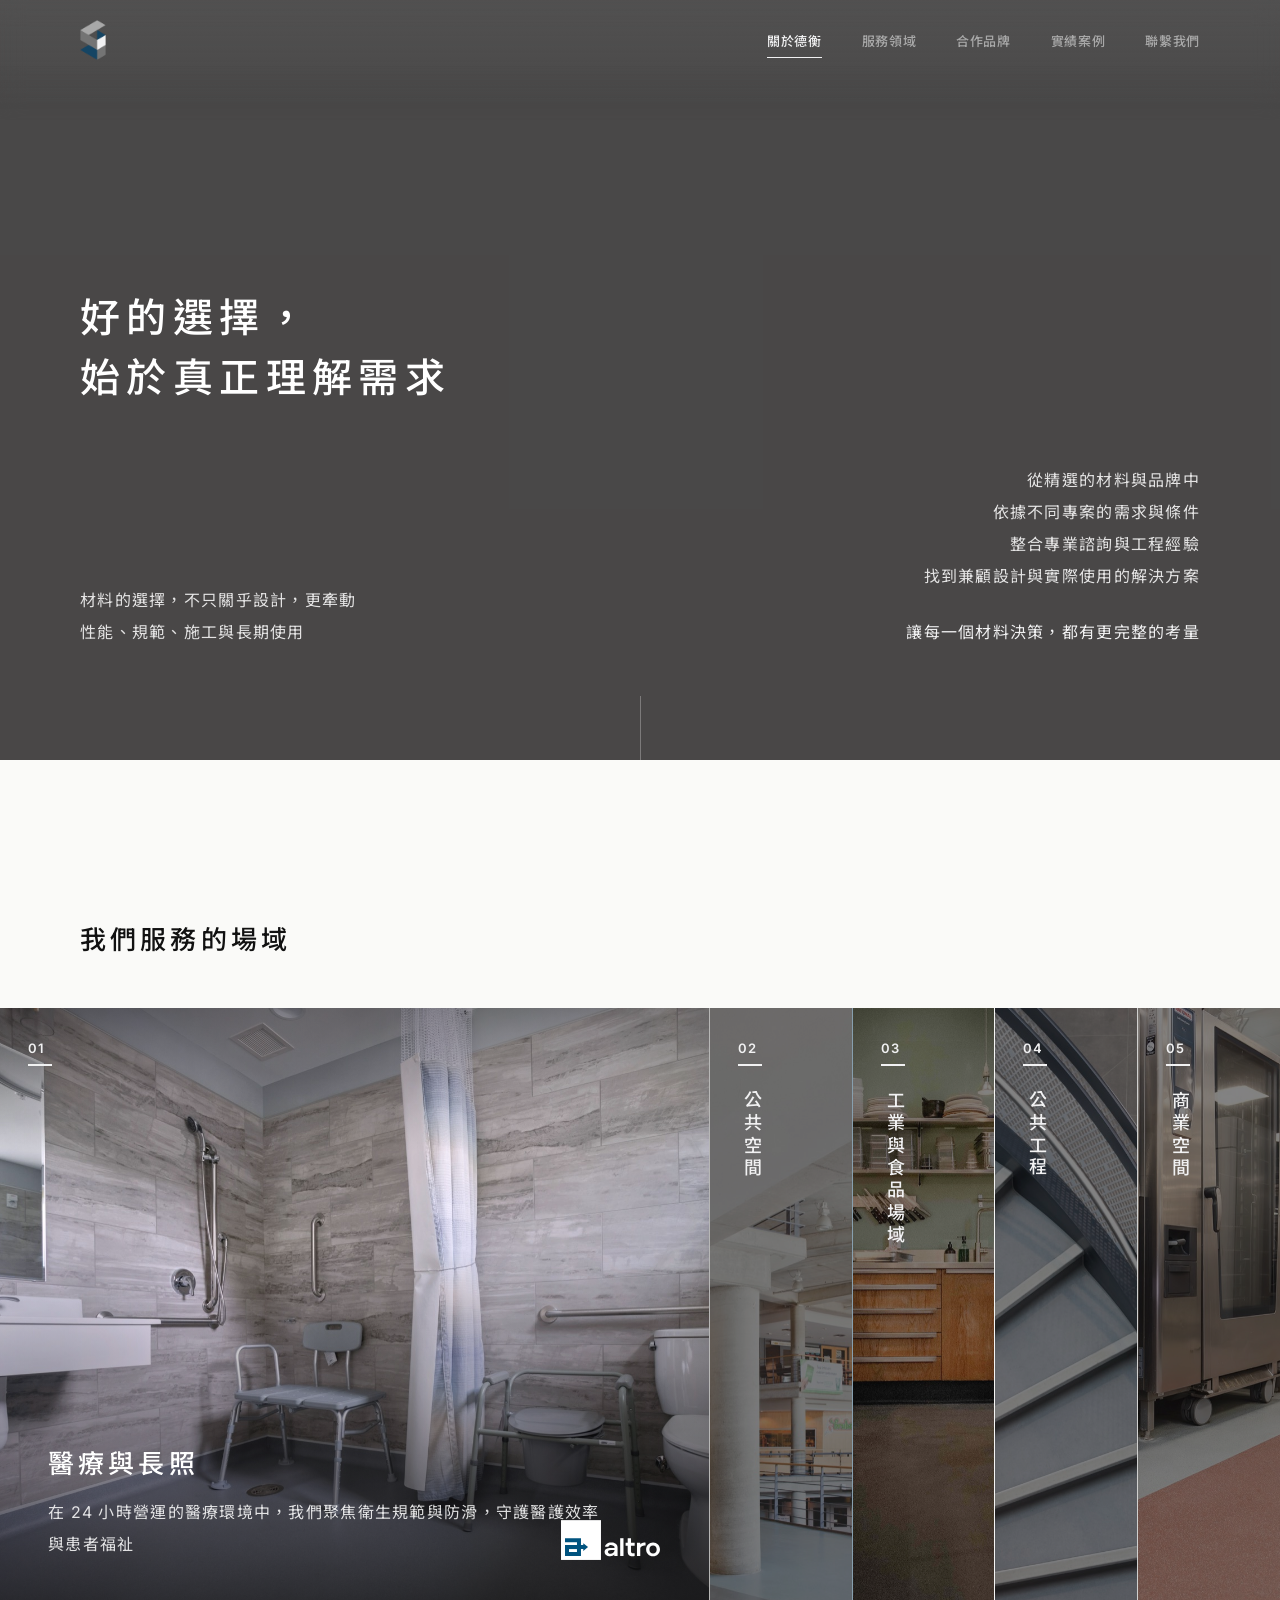
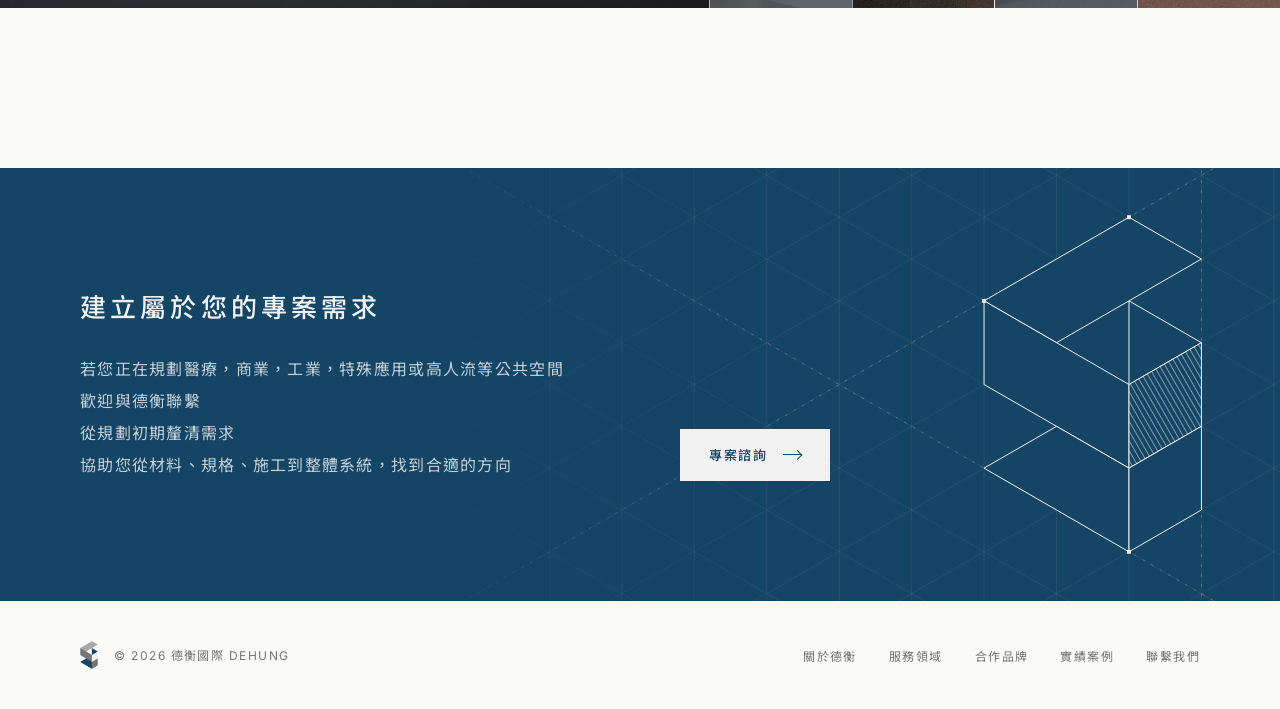
==== commit d61145d3: "更新 icon、照片，綁定 preview 網域 Co-Authored-By: Claude Opus 5.5 <noreply@anthropic.com>" ====
--- a/about.html
+++ b/about.html
@@ -44,15 +44,15 @@
       <span class="hero__scroll" aria-hidden="true"></span>
     </section>
 
-    <!-- 我們服務的場域：hover 或點擊展開成滿版大圖 + 文字 (main.js) -->
+    <!-- 我們服務的場域：hover 或點擊展開成滿版大圖 + 文字 (main.js)；照片為 Altro 提供，展開時右下角顯示 Altro 官方反白 logo -->
     <section class="block" data-expand>
       <div class="section">
         <h2 class="h3">我們服務的場域</h2>
       </div>
       <ul class="fields">
       <li class="field-panel field-panel--medical is-active">
-        <!-- 換成照片：在下面的 field-panel__media 裡放 <img src="assets/sectors/medical.jpg" alt="" /> -->
-        <div class="field-panel__media" aria-hidden="true"><span class="field-panel__placeholder">圖片：醫療與長照</span></div>
+        <div class="field-panel__media" aria-hidden="true"><img src="assets/fields/medical.jpg" alt="" loading="lazy" /></div>
+        <img class="field-panel__mark" src="assets/brands/altro-reversed.svg" alt="" width="137" height="55" />
         <button class="field-panel__btn" type="button" aria-expanded="true" aria-controls="field-medical">
           <span class="field-panel__num">01</span>
           <span class="field-panel__label">醫療與長照</span>
@@ -63,8 +63,8 @@
         </div>
       </li>
       <li class="field-panel field-panel--public">
-        <!-- 換成照片：在下面的 field-panel__media 裡放 <img src="assets/sectors/public.jpg" alt="" /> -->
-        <div class="field-panel__media" aria-hidden="true"><span class="field-panel__placeholder">圖片：公共空間</span></div>
+        <div class="field-panel__media" aria-hidden="true"><img src="assets/fields/public.jpg" alt="" loading="lazy" /></div>
+        <img class="field-panel__mark" src="assets/brands/altro-reversed.svg" alt="" width="137" height="55" />
         <button class="field-panel__btn" type="button" aria-expanded="false" aria-controls="field-public">
           <span class="field-panel__num">02</span>
           <span class="field-panel__label">公共空間</span>
@@ -75,8 +75,8 @@
         </div>
       </li>
       <li class="field-panel field-panel--industrial">
-        <!-- 換成照片：在下面的 field-panel__media 裡放 <img src="assets/sectors/industrial.jpg" alt="" /> -->
-        <div class="field-panel__media" aria-hidden="true"><span class="field-panel__placeholder">圖片：工業與食品場域</span></div>
+        <div class="field-panel__media" aria-hidden="true"><img src="assets/fields/industrial-food.jpg" alt="" loading="lazy" /></div>
+        <img class="field-panel__mark" src="assets/brands/altro-reversed.svg" alt="" width="137" height="55" />
         <button class="field-panel__btn" type="button" aria-expanded="false" aria-controls="field-industrial">
           <span class="field-panel__num">03</span>
           <span class="field-panel__label">工業與食品場域</span>
@@ -87,8 +87,8 @@
         </div>
       </li>
       <li class="field-panel field-panel--civil">
-        <!-- 換成照片：在下面的 field-panel__media 裡放 <img src="assets/sectors/civil.jpg" alt="" /> -->
-        <div class="field-panel__media" aria-hidden="true"><span class="field-panel__placeholder">圖片：公共工程</span></div>
+        <div class="field-panel__media" aria-hidden="true"><img src="assets/fields/civil-works.jpg" alt="" loading="lazy" /></div>
+        <img class="field-panel__mark" src="assets/brands/altro-reversed.svg" alt="" width="137" height="55" />
         <button class="field-panel__btn" type="button" aria-expanded="false" aria-controls="field-civil">
           <span class="field-panel__num">04</span>
           <span class="field-panel__label">公共工程</span>
@@ -99,8 +99,8 @@
         </div>
       </li>
       <li class="field-panel field-panel--commercial">
-        <!-- 換成照片：在下面的 field-panel__media 裡放 <img src="assets/sectors/commercial.jpg" alt="" /> -->
-        <div class="field-panel__media" aria-hidden="true"><span class="field-panel__placeholder">圖片：商業空間</span></div>
+        <div class="field-panel__media" aria-hidden="true"><img src="assets/fields/commercial.jpg" alt="" loading="lazy" /></div>
+        <img class="field-panel__mark" src="assets/brands/altro-reversed.svg" alt="" width="137" height="55" />
         <button class="field-panel__btn" type="button" aria-expanded="false" aria-controls="field-commercial">
           <span class="field-panel__num">05</span>
           <span class="field-panel__label">商業空間</span>
--- a/styles.css
+++ b/styles.css
@@ -25,7 +25,7 @@
   --ease: cubic-bezier(0.65, 0, 0.35, 1);
 
   /* Layout */
-  --page-max: 1440px;
+  --page-max: 1600px;      /* content box incl. gutters: 1440px of content on wide screens */
   --gutter: 80px;          /* fixed side margin on every page */
   --media-gap: 80px;       /* gap between an image and its text */
   --space-section: 160px;  /* vertical gap between sections */
@@ -150,6 +150,8 @@
   .site-header.is-on-dark .site-nav a:focus-visible,
   .site-header.is-on-dark .site-nav a[aria-current="page"] { color: var(--logo-white); }
   .site-header.is-on-dark .site-nav a::after { background: var(--logo-white); }
+  /* over a photo hero light gray gets lost in the picture: near-white instead */
+  body:has(.hero--photo) .site-header.is-on-dark .site-nav a:not(:hover, :focus-visible, [aria-current="page"]) { color: rgba(241, 241, 242, 0.8); }
 }
 .site-header.is-on-dark .nav-toggle span { background: var(--logo-white); }
 .site-header.is-on-dark:has(.nav-toggle[aria-expanded="true"]) .nav-toggle span { background: var(--logo-gray); }
@@ -217,6 +219,12 @@
 .btn:focus-visible { outline: 2px solid var(--logo-navy); outline-offset: 3px; }
 
 /* line + chevron arrow, also used on its own in list rows */
+/* text read by screen readers only */
+.visually-hidden {
+  position: absolute; width: 1px; height: 1px; margin: -1px; padding: 0;
+  overflow: hidden; clip: rect(0 0 0 0); white-space: nowrap; border: 0;
+}
+
 .arrow {
   position: relative;
   flex: none;
@@ -257,6 +265,22 @@
 .split__intro { margin-top: 24px; }
 .split__foot { margin-top: auto; padding-top: 48px; }
 .split__img { height: 480px; }
+img.split__img { width: 100%; object-fit: cover; }
+
+/* 實績案例 slideshow: images crossfade on a timer; dots jump to a slide */
+.slideshow { position: relative; overflow: hidden; }
+.slideshow__slide {
+  position: absolute; inset: 0; width: 100%; height: 100%; object-fit: cover;
+  opacity: 0; transition: opacity 1.2s var(--ease);
+}
+.slideshow__slide.is-active { opacity: 1; }
+.slideshow__dots { position: absolute; left: 24px; bottom: 24px; display: flex; gap: 8px; }
+.slideshow__dot {
+  width: 24px; height: 3px; padding: 0; border: 0; cursor: pointer;
+  background: rgba(255, 255, 255, 0.5); transition: background 0.3s, width 0.3s var(--ease);
+}
+.slideshow__dot[aria-current="true"] { width: 40px; background: #fff; }
+.slideshow__dot:focus-visible { outline: 2px solid #fff; outline-offset: 4px; }
 
 .case { max-width: 513px; }
 .case .eyebrow { margin-top: 24px; }
@@ -280,7 +304,7 @@
   align-items: center;
   justify-content: center;
   clip-path: polygon(calc(-1 * var(--slant)) -2px, 0 -2px, calc(-1 * var(--slant)) calc(100% + 2px), calc(-1 * var(--slant)) calc(100% + 2px));
-  transition: clip-path 0.9s var(--ease);
+  transition: clip-path 1.4s var(--ease);
 }
 .sector-panel.is-active,
 .sector-panel.is-prev {
@@ -289,7 +313,39 @@
 }
 .sector-panel.is-active { z-index: 2; }
 .sector-panel.is-prev { z-index: 1; transition: none; }
+/* main.js snaps the incoming panel back to its hidden state before revealing it */
+.sector-panel.is-resetting,
+.sector-panel.is-resetting > * { transition: none !important; }
 .sector-panel img { position: absolute; inset: 0; width: 100%; height: 100%; object-fit: cover; }
+
+/* Transition options — set on the section as .sectors--fade or .sectors--reveal (default above is the 30° wipe).
+   Both start fast and settle slowly, like a photo being laid down rather than an effect playing. */
+.sectors--fade .sector-panel,
+.sectors--reveal .sector-panel { --settle: cubic-bezier(0.2, 0.7, 0.1, 1); }
+
+/* fade: the new image dissolves in over the old one while easing back from a slight zoom */
+.sectors--fade .sector-panel {
+  clip-path: none;
+  opacity: 0;
+  transform: scale(1.04);
+  transition: opacity 1s var(--settle), transform 1.6s var(--settle);
+}
+.sectors--fade .sector-panel.is-active,
+.sectors--fade .sector-panel.is-prev { clip-path: none; opacity: 1; transform: none; }
+
+/* reveal: a level edge rises from the bottom while the image inside lifts slightly into place */
+.sectors--reveal .sector-panel {
+  clip-path: inset(100% 0 0 0);
+  transition: clip-path 1.2s var(--settle);
+}
+.sectors--reveal .sector-panel.is-active,
+.sectors--reveal .sector-panel.is-prev { clip-path: inset(0); }
+.sectors--reveal .sector-panel > * {
+  transform: translateY(48px) scale(1.06);
+  transition: transform 1.6s var(--settle);
+}
+.sectors--reveal .sector-panel.is-active > *,
+.sectors--reveal .sector-panel.is-prev > * { transform: none; }
 .sector-panel__placeholder { font-size: 14px; letter-spacing: 0.2em; }
 .sector-panel--medical    { background: var(--logo-gray-light); color: var(--logo-white); }
 .sector-panel--public     { background: var(--logo-gray);       color: var(--logo-white); }
@@ -399,12 +455,31 @@
   background: var(--color-hero);
   color: var(--color-white);
   overflow: hidden;
+  isolation: isolate; /* keeps .hero__bg under the overlay but above the hero's own background */
+}
+/* optional background photo, under the dark overlay */
+.hero__bg {
+  position: absolute;
+  inset: 0;
+  z-index: -1;
+  width: 100%;
+  height: 100%;
+  object-fit: cover;
 }
 .hero::before {
   content: "";
   position: absolute;
   inset: 0;
   background: var(--color-hero-overlay);
+}
+/* over a photo: a translucent dark-gray gradient — deeper behind the menu and the headline,
+   lighter in between so the space still reads */
+.hero--photo::before {
+  background: linear-gradient(to bottom,
+    rgba(34, 34, 34, 0.72) 0%,
+    rgba(34, 34, 34, 0.5) 30%,
+    rgba(34, 34, 34, 0.58) 55%,
+    rgba(34, 34, 34, 0.86) 100%);
 }
 .hero__inner {
   position: relative;
@@ -533,12 +608,41 @@
   position: absolute;
   inset: 0;
   z-index: 1;
-  background: linear-gradient(to top, rgba(17, 17, 17, 0.6), rgba(17, 17, 17, 0) 55%);
+  /* light shade at the top for the number, deeper at the bottom for the text and logo */
+  background:
+    linear-gradient(to bottom, rgba(17, 17, 17, 0.42), rgba(17, 17, 17, 0) 24%),
+    linear-gradient(to top, rgba(17, 17, 17, 0.8), rgba(17, 17, 17, 0) 60%);
   opacity: 0;
   transition: opacity 0.6s;
   pointer-events: none;
 }
 .field-panel.is-active::after { opacity: 1; }
+/* with a photo: white labels on every strip, and a veil over the closed strips so the
+   vertical names read on light photos; it lifts as a strip opens */
+.field-panel:has(.field-panel__media img) { --fg: var(--logo-white); }
+.field-panel:has(.field-panel__media img)::before {
+  content: "";
+  position: absolute;
+  inset: 0;
+  z-index: 1;
+  background: rgba(17, 17, 17, 0.52);
+  transition: opacity 0.6s;
+  pointer-events: none;
+}
+.field-panel.is-active::before { opacity: 0; }
+/* Altro's own reversed logo on the open photo; 48px clear of the edges (guideline: X-height clear space) */
+.field-panel__mark {
+  position: absolute;
+  right: 48px;
+  bottom: 48px;
+  z-index: 2;
+  width: auto;
+  height: 40px;
+  opacity: 0;
+  transition: opacity 0.3s;
+  pointer-events: none;
+}
+.field-panel.is-active .field-panel__mark { opacity: 1; transition: opacity 0.6s 0.35s; }
 
 .field-panel__btn {
   position: absolute;
@@ -731,6 +835,30 @@
 .brand-card__img { width: 100%; aspect-ratio: 16 / 10; object-fit: cover; }
 .brand-card__body { padding-top: 24px; }
 .brand-card .h4 { margin-bottom: 8px; }
+/* product photo with the brand's white logo over a dark gradient at the bottom; hover eases the photo in */
+.brand-card__media { position: relative; overflow: hidden; }
+.brand-card__media .brand-card__img { display: block; transition: transform 0.8s var(--ease); }
+.brand-card__media:has(.brand-card__mark)::after {
+  content: ""; position: absolute; inset: 0; pointer-events: none;
+  background: linear-gradient(to top, rgba(17, 17, 17, 0.6), rgba(17, 17, 17, 0) 60%);
+}
+/* bright photos with furniture under the logo need a deeper gradient to keep the logo legible */
+.brand-card__media--bright:has(.brand-card__mark)::after {
+  background: linear-gradient(to top, rgba(17, 17, 17, 0.78), rgba(17, 17, 17, 0.35) 30%, rgba(17, 17, 17, 0) 65%);
+}
+/* brands' own reversed logos, used unaltered as their guidelines require; bottom-right sits on the
+   plain floor in both photos (Altro guideline: only uncluttered, high-contrast photo areas) */
+.brand-card__mark { position: absolute; right: 24px; bottom: 24px; z-index: 1; width: auto; height: 44px; }
+/* long single-line wordmarks need less height to sit at a similar visual size */
+.brand-card__mark--wide { height: 18px; }
+.brand-card:hover .brand-card__media .brand-card__img { transform: scale(1.04); }
+/* the official-site link stretches over the whole card, so the photo is clickable too */
+.brand-card { position: relative; }
+.brand-card__body:has(.brand-card__link) { flex: 1; display: flex; flex-direction: column; align-items: flex-start; }
+.brand-card__link { margin-top: auto; padding-top: 20px; }
+.brand-card__link::before { content: ""; position: absolute; inset: 0; z-index: 2; }
+.brand-card:hover .brand-card__link { color: var(--logo-navy); }
+.brand-card:hover .brand-card__link .arrow { width: 28px; }
 
 /* ---------- 05 Projects — expandable case rows; opening one reveals its image, then its text ---------- */
 .case-item,
@@ -819,7 +947,7 @@
 
 /* ---------- 06 Contact — split screen: navy intro panel left, form right, both above the fold ---------- */
 .contact {
-  /* side padding that still lines up with the 1440 content box on very wide screens */
+  /* side padding that still lines up with the page content box on very wide screens */
   --edge: max(var(--gutter), calc((100vw - var(--page-max)) / 2 + var(--gutter)));
   display: grid;
   grid-template-columns: 5fr 7fr;
@@ -923,9 +1051,17 @@
   .h2 { font-size: 24px; }
   .h3 { font-size: 22px; }
   .site-logo img { height: 34px; }
-  .hero__bottom { flex-direction: column; margin-top: 40px; }
+  /* phone heroes: content starts at the same height on every page and the hero grows with it,
+     instead of a full-screen block with the text pushed to the bottom */
+  .hero { min-height: 0; }
+  .hero__inner,
+  .hero__inner--title-only { justify-content: flex-start; padding-top: calc(var(--header-h) + 88px); padding-bottom: 120px; }
+  .hero__bottom,
+  .hero__bottom--end { flex-direction: column; align-items: flex-start; gap: 32px; margin-top: 40px; }
   .hero__aside { margin-top: 0; align-items: flex-start; text-align: left; }
-  .hero__inner--title-only { padding-bottom: 112px; }
+  /* on narrow screens, wrap Chinese headings and lead text only at punctuation (，、。) so words
+     are not split and no line ends with one or two orphan characters; anywhere-break is the fallback */
+  .h1, .h2, .h3, .text-large { word-break: keep-all; overflow-wrap: anywhere; }
   .services__list { margin-top: 48px; }
   .service-card { width: calc(50% - 12px); }
   .split__img { height: 280px; }
